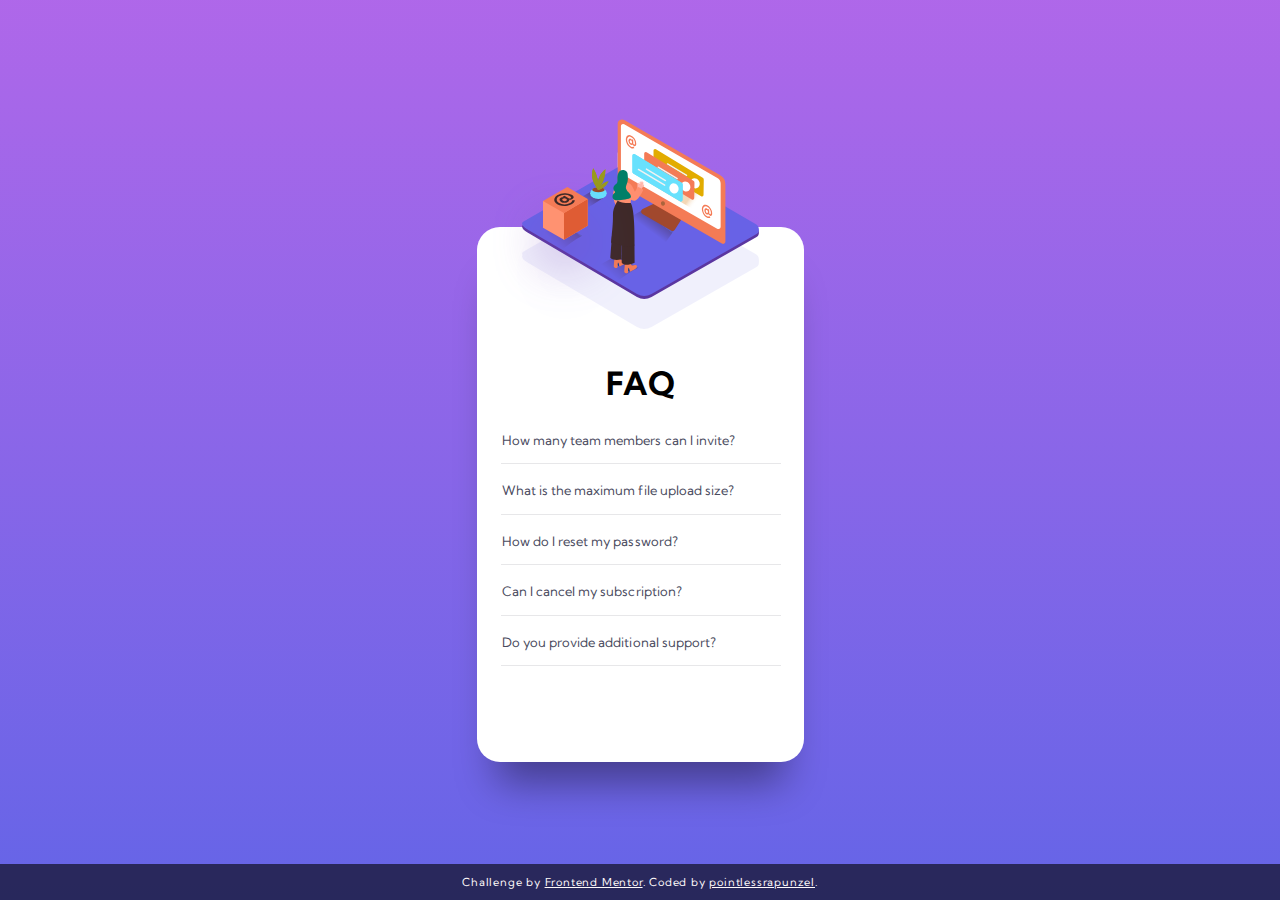
==== faq-accordion-card/index.html @ eba372c9 "Finish FAQ Accordion mobile" ====
<!DOCTYPE html>
<html lang="en">
  <head>
    <meta charset="UTF-8" />
    <meta name="viewport" content="width=device-width, initial-scale=1.0" />
    <!-- displays site properly based on user's device -->

    <link
      rel="icon"
      type="image/png"
      sizes="32x32"
      href="./images/favicon-32x32.png"
    />

    <!-- Google Font -->
    <link rel="preconnect" href="https://fonts.gstatic.com" />
    <link
      href="https://fonts.googleapis.com/css2?family=Kumbh+Sans:wght@400;700&display=swap"
      rel="stylesheet"
    />

    <link rel="stylesheet" href="./styles/main.min.css" />

    <title>Pointlessrapunzel's FAQ Accordion Card | Frontend Mentor</title>
  </head>
  <body>
    <div class="card">
      <h1 class="card__title">FAQ</h1>
      <details class="card__item">
        <summary>How many team members can I invite?</summary>
        <p>
          You can invite up to 2 additional users on the Free plan. There is no
          limit on team members for the Premium plan.
        </p>
      </details>
      <details class="card__item">
        <summary>What is the maximum file upload size?</summary>
        <p>
          No more than 2GB. All files in your account must fit your allotted
          storage space.
        </p>
      </details>
      <details class="card__item">
        <summary>How do I reset my password?</summary>
        <p>
          Click “Forgot password” from the login page or “Change password” from
          your profile page. A reset link will be emailed to you.
        </p>
      </details>
      <details class="card__item">
        <summary>Can I cancel my subscription?</summary>
        <p>
          Yes! Send us a message and we’ll process your request no questions
          asked.
        </p>
      </details>
      <details class="card__item">
        <summary>Do you provide additional support?</summary>
        <p>
          Chat and email support is available 24/7. Phone lines are open during
          normal business hours.
        </p>
      </details>
    </div>

    <div class="attribution">
      Challenge by
      <a
        href="https://www.frontendmentor.io/challenges/faq-accordion-card-XlyjD0Oam"
        target="_blank"
        >Frontend Mentor</a
      >. Coded by
      <a href="https://github.com/pointlessrapunzel">pointlessrapunzel</a>.
    </div>
  </body>
</html>
---- faq-accordion-card/styles/main.min.css ----
*{padding:0;margin:0;box-sizing:border-box}:root{--vdark-bland-blue: hsl(238, 29%, 16%);--soft-red: hsl(14, 88%, 65%);--soft-violet: hsl(273, 75%, 66%);--soft-blue: hsl(240, 73%, 65%);--bg-gradient: linear-gradient(var(--soft-violet), var(--soft-blue));--vdark-grayish-blue: hsl(237, 12%, 33%);--dark-grayish-blue: hsl(240, 6%, 50%);--light-grayish-blue: hsl(240, 5%, 91%);font-size:62.5%;font-family:"Kumbh Sans",sans-serif;--fw-bold: 700}body{min-height:100vh;background:var(--bg-gradient);position:relative;display:flex;justify-content:center;align-items:center;padding:40px 0 60px 0}.card::before{content:"";height:200px;width:100%;position:absolute;top:-108px;left:16px;background-image:url("../images/illustration-woman-online-mobile.svg");background-repeat:no-repeat;filter:drop-shadow(0px 30px 0 #f0f0fc)}.card{min-height:535px;width:327px;position:relative;background-color:#fff;border-radius:23px;font-size:1.2rem;color:var(--dark-grayish-blue);box-shadow:0px 40px 40px -20px rgba(0,0,0,.4);margin-top:108px;padding:136px 23px 44px 24px}.card__title{color:#000;text-align:center;font-size:3.2rem;margin-bottom:3rem}.card__item{position:relative;padding-right:10px;padding-bottom:15px;margin-bottom:19px;border-bottom:1px solid var(--light-grayish-blue);letter-spacing:.05px;line-height:1.5}.card__item:last-of-type{margin-bottom:0}.card__item summary{font-size:1.3rem;line-height:1.2;color:var(--vdark-grayish-blue);cursor:pointer;width:100%;padding:0 1px}.card__item summary::after{content:" ";width:10px;height:10px;position:absolute;background-image:url(../../images/icon-arrow-down.svg);background-repeat:no-repeat;top:3px;right:0}.card__item summary::-webkit-details-marker,.card__item summary::marker{display:none;content:""}.card__item[open]{padding-bottom:16px}.card__item[open] summary{color:var(--vdark-bland-blue);font-weight:var(--fw-bold);margin-bottom:11px}.card__item[open] summary::after{top:-1px;transform:rotate(180deg)}.attribution{font-size:11px;text-align:center;position:absolute;bottom:0;left:0;right:0;text-align:center;padding:1.1rem;letter-spacing:.8px;color:snow;background-color:rgba(0,0,0,.6)}.attribution a{color:snow}.attribution a:hover{color:#ccc}
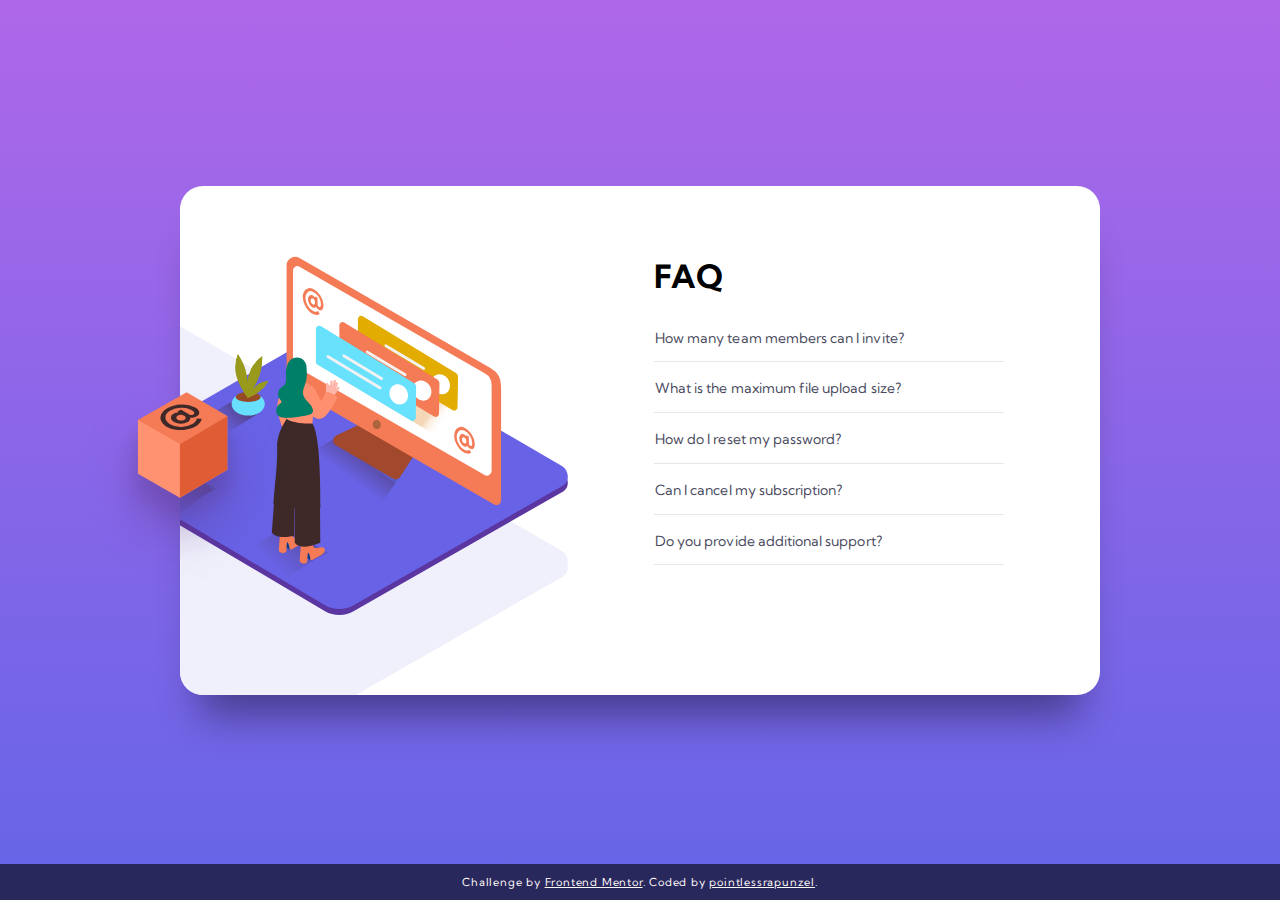
==== commit a38a83c7: "Add desktop styles" ====
--- a/faq-accordion-card/index.html
+++ b/faq-accordion-card/index.html
@@ -25,42 +25,54 @@
   </head>
   <body>
     <div class="card">
-      <h1 class="card__title">FAQ</h1>
-      <details class="card__item">
-        <summary>How many team members can I invite?</summary>
-        <p>
-          You can invite up to 2 additional users on the Free plan. There is no
-          limit on team members for the Premium plan.
-        </p>
-      </details>
-      <details class="card__item">
-        <summary>What is the maximum file upload size?</summary>
-        <p>
-          No more than 2GB. All files in your account must fit your allotted
-          storage space.
-        </p>
-      </details>
-      <details class="card__item">
-        <summary>How do I reset my password?</summary>
-        <p>
-          Click “Forgot password” from the login page or “Change password” from
-          your profile page. A reset link will be emailed to you.
-        </p>
-      </details>
-      <details class="card__item">
-        <summary>Can I cancel my subscription?</summary>
-        <p>
-          Yes! Send us a message and we’ll process your request no questions
-          asked.
-        </p>
-      </details>
-      <details class="card__item">
-        <summary>Do you provide additional support?</summary>
-        <p>
-          Chat and email support is available 24/7. Phone lines are open during
-          normal business hours.
-        </p>
-      </details>
+      <div class="card__picture">
+        <img
+          class="card__picture--mobile"
+          src="./images/illustration-woman-online-mobile.svg"
+        />
+        <img
+          class="card__picture--desktop"
+          src="./images/illustration-woman-online-desktop.svg"
+        />
+      </div>
+      <div class="card__contents">
+        <h1 class="card__title">FAQ</h1>
+        <details class="card__item">
+          <summary>How many team members can I invite?</summary>
+          <p>
+            You can invite up to 2 additional users on the Free plan. There is
+            no limit on team members for the Premium plan.
+          </p>
+        </details>
+        <details class="card__item">
+          <summary>What is the maximum file upload size?</summary>
+          <p>
+            No more than 2GB. All files in your account must fit your allotted
+            storage space.
+          </p>
+        </details>
+        <details class="card__item">
+          <summary>How do I reset my password?</summary>
+          <p>
+            Click “Forgot password” from the login page or “Change password”
+            from your profile page. A reset link will be emailed to you.
+          </p>
+        </details>
+        <details class="card__item">
+          <summary>Can I cancel my subscription?</summary>
+          <p>
+            Yes! Send us a message and we’ll process your request no questions
+            asked.
+          </p>
+        </details>
+        <details class="card__item">
+          <summary>Do you provide additional support?</summary>
+          <p>
+            Chat and email support is available 24/7. Phone lines are open
+            during normal business hours.
+          </p>
+        </details>
+      </div>
     </div>
 
     <div class="attribution">
--- a/faq-accordion-card/styles/main.min.css
+++ b/faq-accordion-card/styles/main.min.css
@@ -1 +1 @@
-*{padding:0;margin:0;box-sizing:border-box}:root{--vdark-bland-blue: hsl(238, 29%, 16%);--soft-red: hsl(14, 88%, 65%);--soft-violet: hsl(273, 75%, 66%);--soft-blue: hsl(240, 73%, 65%);--bg-gradient: linear-gradient(var(--soft-violet), var(--soft-blue));--vdark-grayish-blue: hsl(237, 12%, 33%);--dark-grayish-blue: hsl(240, 6%, 50%);--light-grayish-blue: hsl(240, 5%, 91%);font-size:62.5%;font-family:"Kumbh Sans",sans-serif;--fw-bold: 700}body{min-height:100vh;background:var(--bg-gradient);position:relative;display:flex;justify-content:center;align-items:center;padding:40px 0 60px 0}.card::before{content:"";height:200px;width:100%;position:absolute;top:-108px;left:16px;background-image:url("../images/illustration-woman-online-mobile.svg");background-repeat:no-repeat;filter:drop-shadow(0px 30px 0 #f0f0fc)}.card{min-height:535px;width:327px;position:relative;background-color:#fff;border-radius:23px;font-size:1.2rem;color:var(--dark-grayish-blue);box-shadow:0px 40px 40px -20px rgba(0,0,0,.4);margin-top:108px;padding:136px 23px 44px 24px}.card__title{color:#000;text-align:center;font-size:3.2rem;margin-bottom:3rem}.card__item{position:relative;padding-right:10px;padding-bottom:15px;margin-bottom:19px;border-bottom:1px solid var(--light-grayish-blue);letter-spacing:.05px;line-height:1.5}.card__item:last-of-type{margin-bottom:0}.card__item summary{font-size:1.3rem;line-height:1.2;color:var(--vdark-grayish-blue);cursor:pointer;width:100%;padding:0 1px}.card__item summary::after{content:" ";width:10px;height:10px;position:absolute;background-image:url(../../images/icon-arrow-down.svg);background-repeat:no-repeat;top:3px;right:0}.card__item summary::-webkit-details-marker,.card__item summary::marker{display:none;content:""}.card__item[open]{padding-bottom:16px}.card__item[open] summary{color:var(--vdark-bland-blue);font-weight:var(--fw-bold);margin-bottom:11px}.card__item[open] summary::after{top:-1px;transform:rotate(180deg)}.attribution{font-size:11px;text-align:center;position:absolute;bottom:0;left:0;right:0;text-align:center;padding:1.1rem;letter-spacing:.8px;color:snow;background-color:rgba(0,0,0,.6)}.attribution a{color:snow}.attribution a:hover{color:#ccc}+*{padding:0;margin:0;box-sizing:border-box}:root{--vdark-bland-blue: hsl(238, 29%, 16%);--soft-red: hsl(14, 88%, 65%);--soft-violet: hsl(273, 75%, 66%);--soft-blue: hsl(240, 73%, 65%);--bg-gradient: linear-gradient(var(--soft-violet), var(--soft-blue));--vdark-grayish-blue: hsl(237, 12%, 33%);--dark-grayish-blue: hsl(240, 6%, 50%);--light-grayish-blue: hsl(240, 5%, 91%);font-size:62.5%;font-family:"Kumbh Sans",sans-serif;--fw-bold: 700}body{min-height:100vh;background:var(--bg-gradient);position:relative;display:flex;justify-content:center;align-items:center;padding:40px 0 60px 0}.card{min-height:535px;width:90%;max-width:327px;position:relative;background-color:#fff;border-radius:23px;font-size:1.2rem;color:var(--dark-grayish-blue);box-shadow:0px 40px 40px -20px rgba(0,0,0,.4);margin-top:108px;padding:136px 23px 44px 24px}.card__title{color:#000;text-align:center;font-size:3.2rem;margin-bottom:3rem}.card__item{position:relative;padding-right:10px;padding-bottom:15px;margin-bottom:19px;border-bottom:1px solid var(--light-grayish-blue);letter-spacing:.05px;line-height:1.5}.card__item:last-of-type{margin-bottom:0}.card__item summary{font-size:1.3rem;line-height:1.2;color:var(--vdark-grayish-blue);transition:color .1s;cursor:pointer;width:100%;padding:0 1px}.card__item summary::after{content:" ";width:10px;height:10px;position:absolute;background-image:url(../../images/icon-arrow-down.svg);background-repeat:no-repeat;top:3px;right:0}.card__item summary::-webkit-details-marker,.card__item summary::marker{display:none;content:""}.card__item[open]{padding-bottom:16px}.card__item[open] summary{color:var(--vdark-bland-blue);font-weight:var(--fw-bold);margin-bottom:11px}.card__item[open] summary::after{top:-1px;transform:rotate(180deg)}.card__picture{position:absolute;top:-108px;left:16px}.card__picture--mobile{filter:drop-shadow(0px 30px 0 #f0f0fc)}.card__picture--desktop{display:none}@media screen and (min-width: 960px){.card{max-width:920px;min-height:509px;padding:70px 96px 44px;margin-top:0}.card__contents{margin-left:auto;max-width:350px}.card__title{margin-bottom:34px;text-align:left}.card__item{margin-bottom:18px}.card summary{font-size:1.4rem}.card summary:hover{color:var(--soft-red)}.card summary::after{right:14px;top:4px}.card__item[open] summary:hover{color:var(--vdark-bland-blue)}.card__picture{height:calc(100% - 70px);left:0;top:70px;border-radius:23px;overflow:hidden}.card__picture--mobile{display:none}.card__picture--desktop{display:initial;position:relative;left:-84px;filter:drop-shadow(0 85px 0 #f0f0fc) drop-shadow(-120px 68px 0 #f0f0fc)}.card::after{background-image:url("../images/illustration-box-desktop.svg");position:absolute;content:" ";width:200px;height:170px;top:204px;left:-93px;z-index:10;overflow:visible;filter:drop-shadow(0 20px 10px rgba(0, 0, 0, 0.2))}}.attribution{font-size:11px;text-align:center;position:absolute;bottom:0;left:0;right:0;text-align:center;padding:1.1rem;letter-spacing:.8px;color:snow;background-color:rgba(0,0,0,.6)}.attribution a{color:snow}.attribution a:hover{color:#ccc}